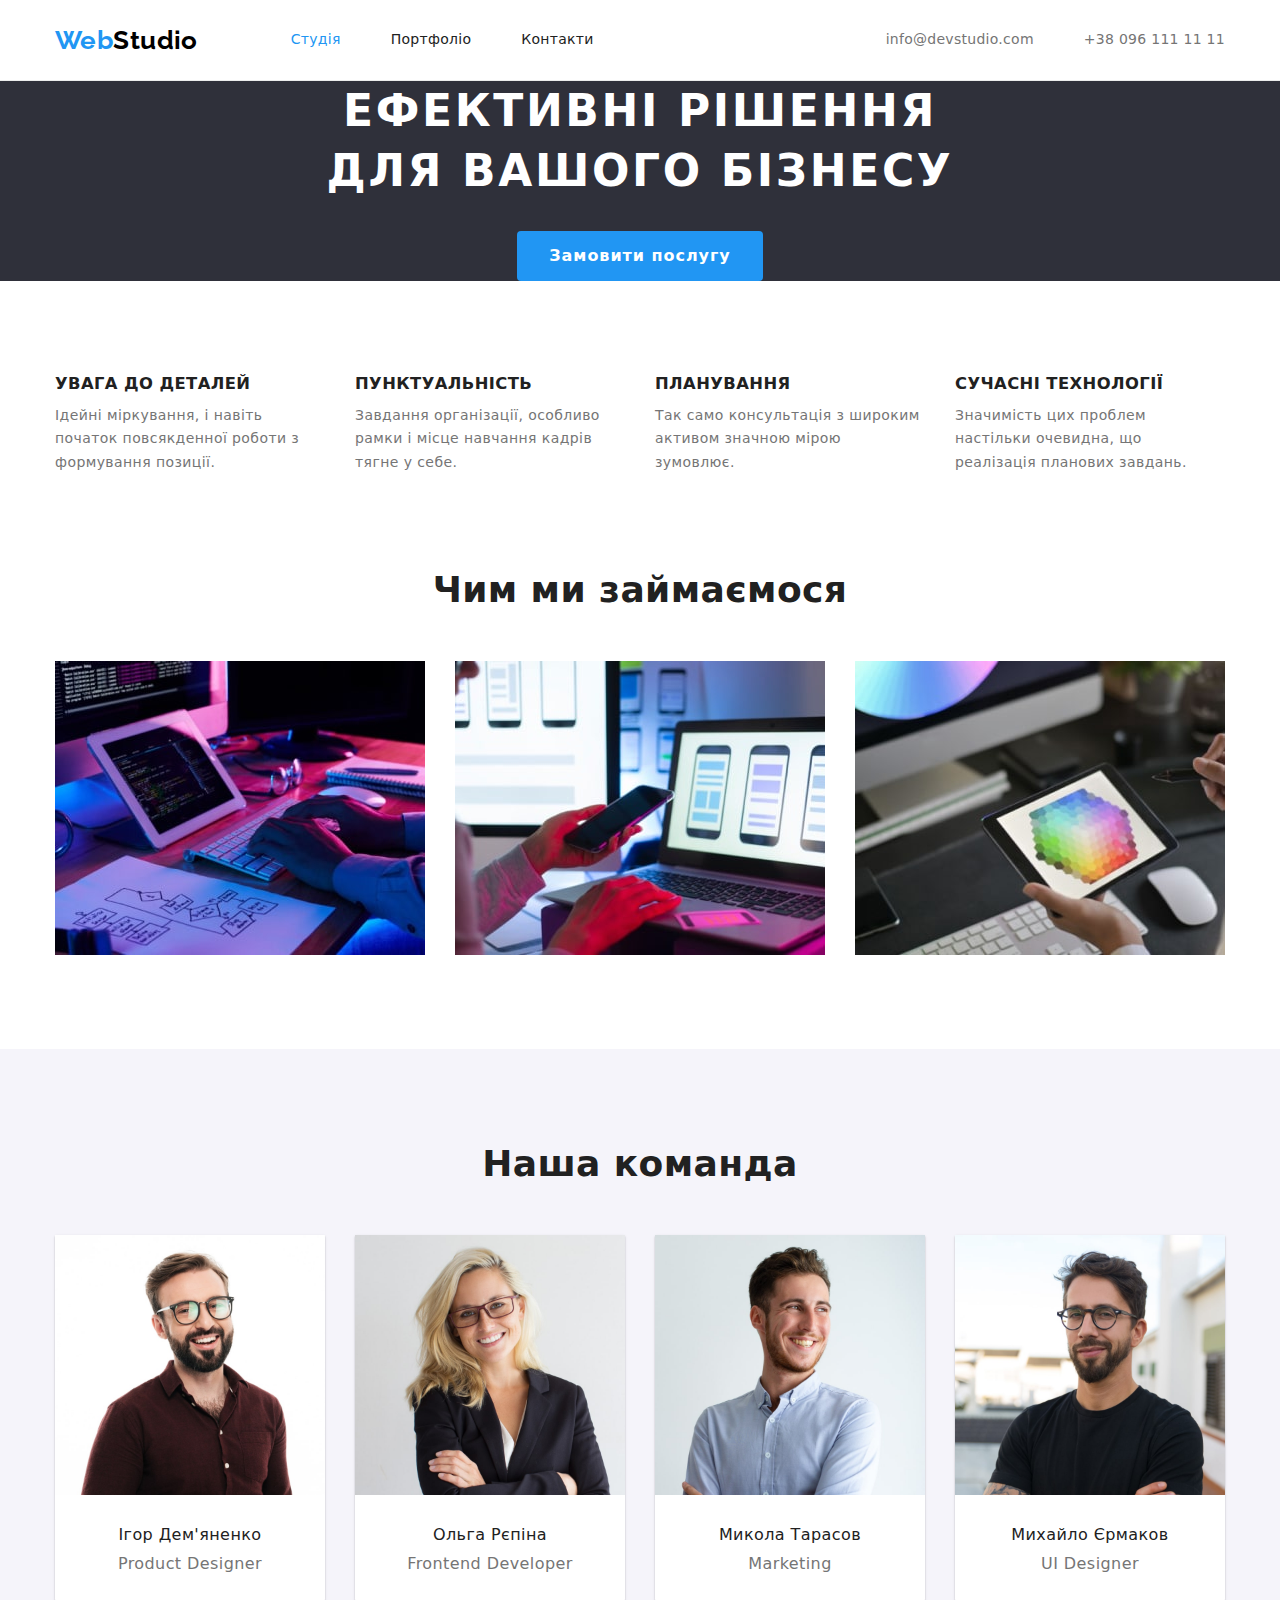
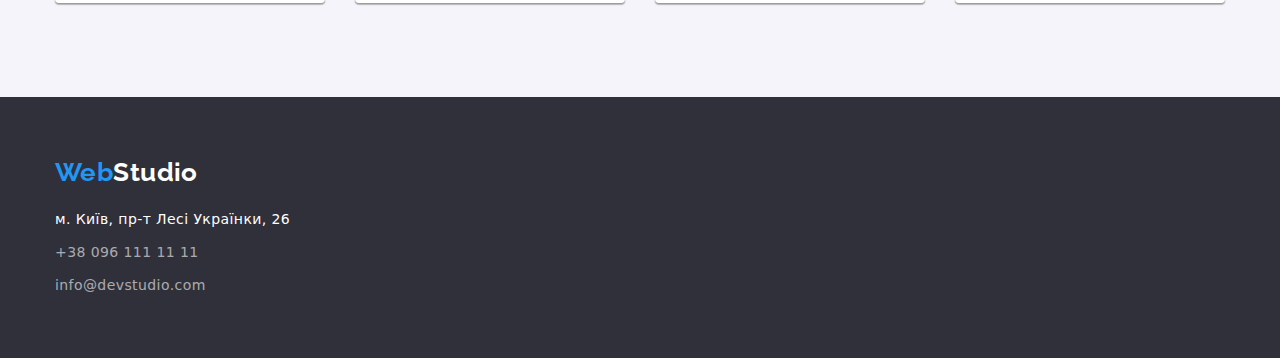
==== index.html @ f838eb52 "hm3" ====
<!DOCTYPE html>
<html lang="uk">
<head>
    <meta charset="UTF-8">
    <meta http-equiv="X-UA-Compatible" content="IE=edge">
    <meta name="viewport" content="width=device-width, initial-scale=1.0">
    <title>vs code</title>
    <link rel="preconnect" href="https://fonts.googleapis.com"> 
    <link rel="preconnect" href="https://fonts.gstatic.com" crossorigin> 
    <link href="https://fonts.googleapis.com/css2?family=Raleway:wght@700&family=Roboto:wght@400;500;700;900&display=swap" rel="stylesheet">
    <link rel="stylesheet" href="./css/styles.css">
    <link rel="stylesheet" href="https://cdnjs.cloudflare.com/ajax/libs/modern-normalize/1.1.0/modern-normalize.min.css">
</head>
<body>
    <header class="header">
        <div class="container main-nav">
            <a class="header-logo" href="./index.html">Web<span class="header-logo-in">Studio</span></a>
        <nav>
            <ul class="header-nav list">
                <li class="iteam"><a class="header-link current" href="./index.html">Студія</a></li>
                <li class="iteam"><a class="header-link" href="./portfolio.html">Портфоліо</a></li>
                <li class="iteam"><a class="header-link" href="#">Контакти</a></li>
            </ul>
        </nav>
           <ul class="contacts list">
            <li class="iteam"><a class="ul-contacts" href="mailto:info@devstudio.com">info@devstudio.com</a></li>
            <li class="iteam"><a class="ul-contacts" href="tel:+380961111111">+38 096 111 11 11</a></li>
           </ul>
        </div>
        
    </header> 

    <main>
        <section class="hero">
                <div class="container header-container">
                    <h1 class="hero-text">Ефективні рішення для вашого бізнесу</h1>
                    <button class="hero-button" type="button">Замовити послугу</button>
               </div>
        </section>
        <section class="sections">
            <div class="container">
                <h2 style="visibility: hidden; font-size: 0px">Наші переваги</h2>
                <ul class="feature-list list">
                    <li class="iteam"> <h3 class="feature-link">УВАГА ДО ДЕТАЛЕЙ</h3>
                    <p class="feature-text">Ідейні міркування, і навіть початок повсякденної роботи з формування позиції.</p></li>
                    <li class="iteam"> <h3 class="feature-link">ПУНКТУАЛЬНІСТЬ</h3> 
                    <p class="feature-text">Завдання організації, особливо рамки і місце навчання кадрів тягне у себе.</p></li>
                    <li class="iteam"> <h3 class="feature-link">ПЛАНУВАННЯ</h3> 
                    <p class="feature-text">Так само консультація з широким активом значною мірою зумовлює.</p></li>
                    <li class="iteam"> <h3 class="feature-link">СУЧАСНІ ТЕХНОЛОГІЇ</h3> 
                    <p class="feature-text">Значимість цих проблем настільки очевидна, що реалізація планових завдань.</p></li>
                </ul>
            </div>
        </section>
        <section class="work">
            <div class="container">
                <h2 class="work-title">Чим ми займаємося</h2>
                <ul class="work-nav list">
                   <li>
                       <img src="./images/compressjpeg/box1-min.jpg" width="370" height="294"  alt="">
                   </li>
                   <li> 
                       <img src="./images/compressjpeg/box2-min.jpg" width="370" height="294" alt="">
                   </li>
                   <li>
                       <img src="./images/compressjpeg/box3-min.jpg" width="370" height="294" alt="">
                   </li>
               </ul></div>
        </section>
        <section class="team">
            <div class="container container-team">
                <h2 class="team-uptitle">Наша команда</h2>
                <ul class="team-nav list">
                    <li class="team-body">
                        <img src="./images/compressjpeg/img-min.jpg" width="270" height="260" alt="Ігор Дем'яненко">
                        <h3 class="team-heros">Ігор Дем'яненко</h3>
                        <p class="team-text">Product Designer</p>
                    </li>
                    <li class="team-body">
                        <img src="./images/compressjpeg/img4-min.jpg" width="270" height="260" alt="Ольга Рєпіна">
                        <h3 class="team-heros">Ольга Рєпіна</h3>
                        <p class="team-text">Frontend Developer</p>
                    </li>
                    <li class="team-body">
                        <img src="./images/compressjpeg/img5-min.jpg" width="270" height="260"  alt="Микола Тарасов">
                        <h3 class="team-heros">Микола Тарасов</h3>
                        <p class="team-text">Marketing</p>
                    </li>
                    <li class="team-body">
                        <img src="./images/compressjpeg/img6-min.jpg" width="270" height="260" alt="Михайло Єрмаков">
                        <h3 class="team-heros">Михайло Єрмаков</h3>
                        <p class="team-text">UI Designer</p>
                    </li>
                </ul>
            </div>
        </section>
    </main>
    <footer class="footer">
        <div class="container">
            <a class="footer-logo" href="./index.html">Web<span class="header-logo-on">Studio</span></a>
            <address class="footer-adsress">
                <ul class="footer-nav list">
                <li class="footer-cards">
                    <a class="footer-card" href="https://goo.gl/maps/EN5gANRRtpkk6Nzp8" target="_blank" rel="noopener noreferrer">м. Київ, пр-т Лесі Українки, 26 </a>
                </li>
                <li class="footer-cards">
                    <a class="footer-text" href="tel:+380961111111">+38 096 111 11 11</a>
                </li>
                <li class="feature-text">
                    <a class="footer-text" href="mailto:info@devstudio.com">info@devstudio.com</a>
                </li>
                </ul>
            </address>
        </div>
    </footer>
</body>
</html>
---- css/styles.css ----
html{
    box-sizing: border-box;
    }

    /* *, 
    *::before, 
    *::after{
        box-sizing: inherit;
    } */

    /* *,
*::before,
*::after {
  box-sizing: border-box;
} */

/* Решта коду */


:root{
    --color-HexachromeBlack: #212121;
    --color-darkBlue: #2196F3;
    --color-white:#FFFFFF;
    --color-Hex:#F5F5F5;
}


body{
    font-family: 'Roboto', sans-serif;
    background-color:var(--color-white);
    color: #212121;
    letter-spacing: 0.03em;
    font-size: 14px;
    line-height: 1.71;
    margin: 0;
}
h1,
h2,
h3,
h4,
p,
ul
{
    padding: 0;
}

ul
{text-decoration: none;}


.header-nav-link{
    text-decoration: none;
}


.list{
    list-style: none;
    margin: 0;
    padding: 0;
}

.header {
    background-color: var(--color-white);
}

.footer{
    background-color: #2F303A;
}


.container{                                                   
    width: 1200px;
	padding-left: 15px;
	padding-right: 15px;
	margin: 0 auto;
}

img {
    display: block;
    max-width: 100%;
    height: auto;
  }



/*-------HEADER-----*/

.header{
     padding-top: 0;
     padding-bottom: 0;
     border-bottom:1px solid #ECECEC;
}

.main-nav{
    display: flex;
    align-items: center;
}

.header-nav{
    display: flex;
    margin-left: 93px;
}

.header-nav .iteam + .iteam{
    margin-left: 50px;
}

.contacts {
    display: flex;
    margin-left: auto;
}

.contacts .iteam + .iteam{
    margin-left: 50px;
}

.header-logo {
    display: block;
}

.header-logo,
.footer-logo{
    font-family: 'Raleway';
    font-style: normal;
    text-decoration: none;
    font-weight: 700;
    font-size: 26px;
    line-height: 1.19;
    color: var(--color-darkBlue);
}

.header-logo-in{
    color:#000000;
}

.header-logo-on{
    color: var(--color-white);
}

.header-link.current{
    color: var(--color-darkBlue);
    text-decoration: none;
}


.header-link,
.ul-contacts {  
    padding-top: 32px;
    padding-bottom: 32px;
    display: block;

    font-weight: 500;
    line-height: 1.14;
    letter-spacing: 0.02em;
    color: var(--color-HexachromeBlack);
    text-decoration: none;
}

.header-link:hover,
.header-link:focus,
.ul-contacts:hover,
.ul-contacts:focus,
.footer-text:hover,
.footer-text:focus
{
    color: var(--color-darkBlue);
}

.ul-contacts{
    font-weight: 500;
    line-height: 1.14;
    letter-spacing: 0.02em;
    color: #757575;
    text-decoration: none;
}

/*-------MAIN особливості--------*/

.hero{
    margin: auto;

    background: #2F303A;
    text-align: center;
}

.hero-text{
    width: 696px;
    height: 120px;
    left: 452px;
    top: 280px;
    margin-top: 0;
    margin-bottom: 30px;
    margin-left: auto;
    margin-right: auto;

    font-weight: 900;
    font-size: 44px;
    line-height: 1.36;
    letter-spacing: 0.06em;
    text-transform: uppercase;
    color: var(--color-white);
}

.hero-button{
    padding: 10px 32px;
    min-width: 216px;
    margin: auto;

    font-weight: 700;
    font-size: 16px;
    line-height: 1.87;
    letter-spacing: 0.06em;
    color: var(--color-white); 
    background: var(--color-darkBlue);
    border-radius: 4px; 
    cursor: pointer; 
    text-align:center;
    border: none;
}

.hero-button:hover,
.hero-button:focus{
    background:#188CE8;
}

/*------НАШІ ПЕРЕВАГИ-----*/


.sections {
    padding-top: 94px;
    padding-bottom: 0;
} 

.feature-list{
    display: flex;
    gap: 30px;
}

.feature-list .iteam{
    flex-basis: calc((100% - 90px) / 4);
}
.feature-link{
    margin-top: 0;
    margin-bottom: 10px;

    font-weight: 700;
    line-height: 1.14;
    text-transform: uppercase;
    color: var(--color-HexachromeBlack);
}


.feature-text{
    margin-top: 0;
    margin-bottom: 0;

    font-size: 14px;
    line-height: 1.71;
    letter-spacing: 0.03em;
    color: #757575;
}

.feature-list.list{
    min-width: 270px;
}


/*------чим ми займаємося-----*/


.work{
    padding-top: 94px;
    padding-bottom: 94px;
}

.work-title{
    margin-top: 0;
    margin-bottom: 50px;

    font-weight: 700;
    font-size: 36px;
    line-height: 1.16;
    color: var(--color-HexachromeBlack);
    text-align: center;
}

.work-nav{
    display: flex;
    gap: 30px;
}

/*-----НАША КОМАНДА------*/

.team{
    background: #F5F4FA;
    padding-top: 94px;
    padding-bottom: 94px;

}
.team-nav{
    background: #F5F4FA;
    gap: 30px;
    display: flex;
}

.team-nav.team-body{
    flex-basis: calc((100% - 90px) / 4);
}

.team-uptitle{
    margin-top: 0;
    margin-bottom: 50px;

    font-weight: 700;
    font-size: 36px;
    line-height: 42px;
    color: var(--color-HexachromeBlack);
    text-align: center;
}         

.team-heros{
    margin-top: 30px;
    margin-bottom: 10px;
    font-weight: 500;
    font-size: 16px;
    line-height: 1.1875;
    color: var(--color-HexachromeBlack);
    text-align: center;
}
.team-text{
    margin-top: 0;
    margin-bottom: 30px;
    font-size: 16px;
    line-height: 1.1875;
    color: #757575;
    text-align: center;
}

.team-body{
    background: #FFFFFF;
    box-shadow: 0px 1px 3px rgba(0, 0, 0, 0.12), 0px 1px 1px rgba(0, 0, 0, 0.14), 0px 2px 1px rgba(0, 0, 0, 0.2);
    border-radius: 0px 0px 4px 4px;
    /* width: 270px; */
}




/* .container.container-team{
    margin-top: 94px;
    padding-top: 0;
    padding-bottom: 94px;
} */

/*-----footer-------*/


.footer{
    padding-top: 60px;
    padding-bottom: 60px;
}

.footer-logo{
    display: block;
    margin-bottom: 20px;
}
 
.footer-adsress{
    margin-top: 20px;
    margin-bottom: 0;
}

.footer-adsress > 
.footer-nav >
.footer-cards{
    margin-bottom: 9px;
}
 
.footer-adsress{
    font-style: normal;
}

.footer-card{
    color: var(--color-white);
    text-decoration: none;
    
}

.footer-text{
    color: rgba(255, 255, 255, 0.6);
    text-decoration: none;
}

.feature-text > .footer-text{
    margin-bottom: 0;
}


               /*------PORTFOLIO-------*/

/*---filter---*/


.program{
    background: #FFFFFF;
    padding-bottom: 94px;
    padding-top: 94px;

}



.button{
    font-weight: 500;
    font-size: 16px;
    line-height: 1.62;
    cursor: pointer;
}

.button-tipe{
    padding: 6px 22px;
    flex-wrap: wrap;

    border-radius: 4px;
    border:none;
    background: #F5F4FA;
    text-align: center;
    cursor: pointer;
}

.button.list{
    display: flex;
    align-items: center;
    justify-content: center;
}

.button.list .item + .item{
    margin-left: 8px;
}

.button-tipe.in{
    padding: 6px 25px;
}


.button-tipe:hover,
.button-tipe:focus{
    color: var(--color-white);
    background-color: var(--color-darkBlue);
}

/*-----заголовки------*/


.portfolio-program{
   /* width: calc((100% - 60px)/3);
    margin-right: 30px; */
}

.program-uptitle{
    padding-top: 35px;
    display: flex;
    flex-wrap: wrap;
    gap: 30px;
    justify-content: center;

}

.program-list{
    margin-top: 0;
    margin-bottom: 4px;


    font-weight: 700;
    font-size: 18px;
    line-height: 2;
    letter-spacing: 0.06em;
    color: var(--color-HexachromeBlack);
    text-decoration: none;
}
.program-text{
    margin-top: 0;
    margin-bottom: 0;

    font-size: 16px;
    line-height: 1.875;
    color: #757575;
    letter-spacing: 0.03em;
}
.program-link{
    text-decoration: none;
}

.border{
    width: 320px;
    border: 1px solid #EEEEEE;
    padding: 20px 24px;
    border-top: 0;
}
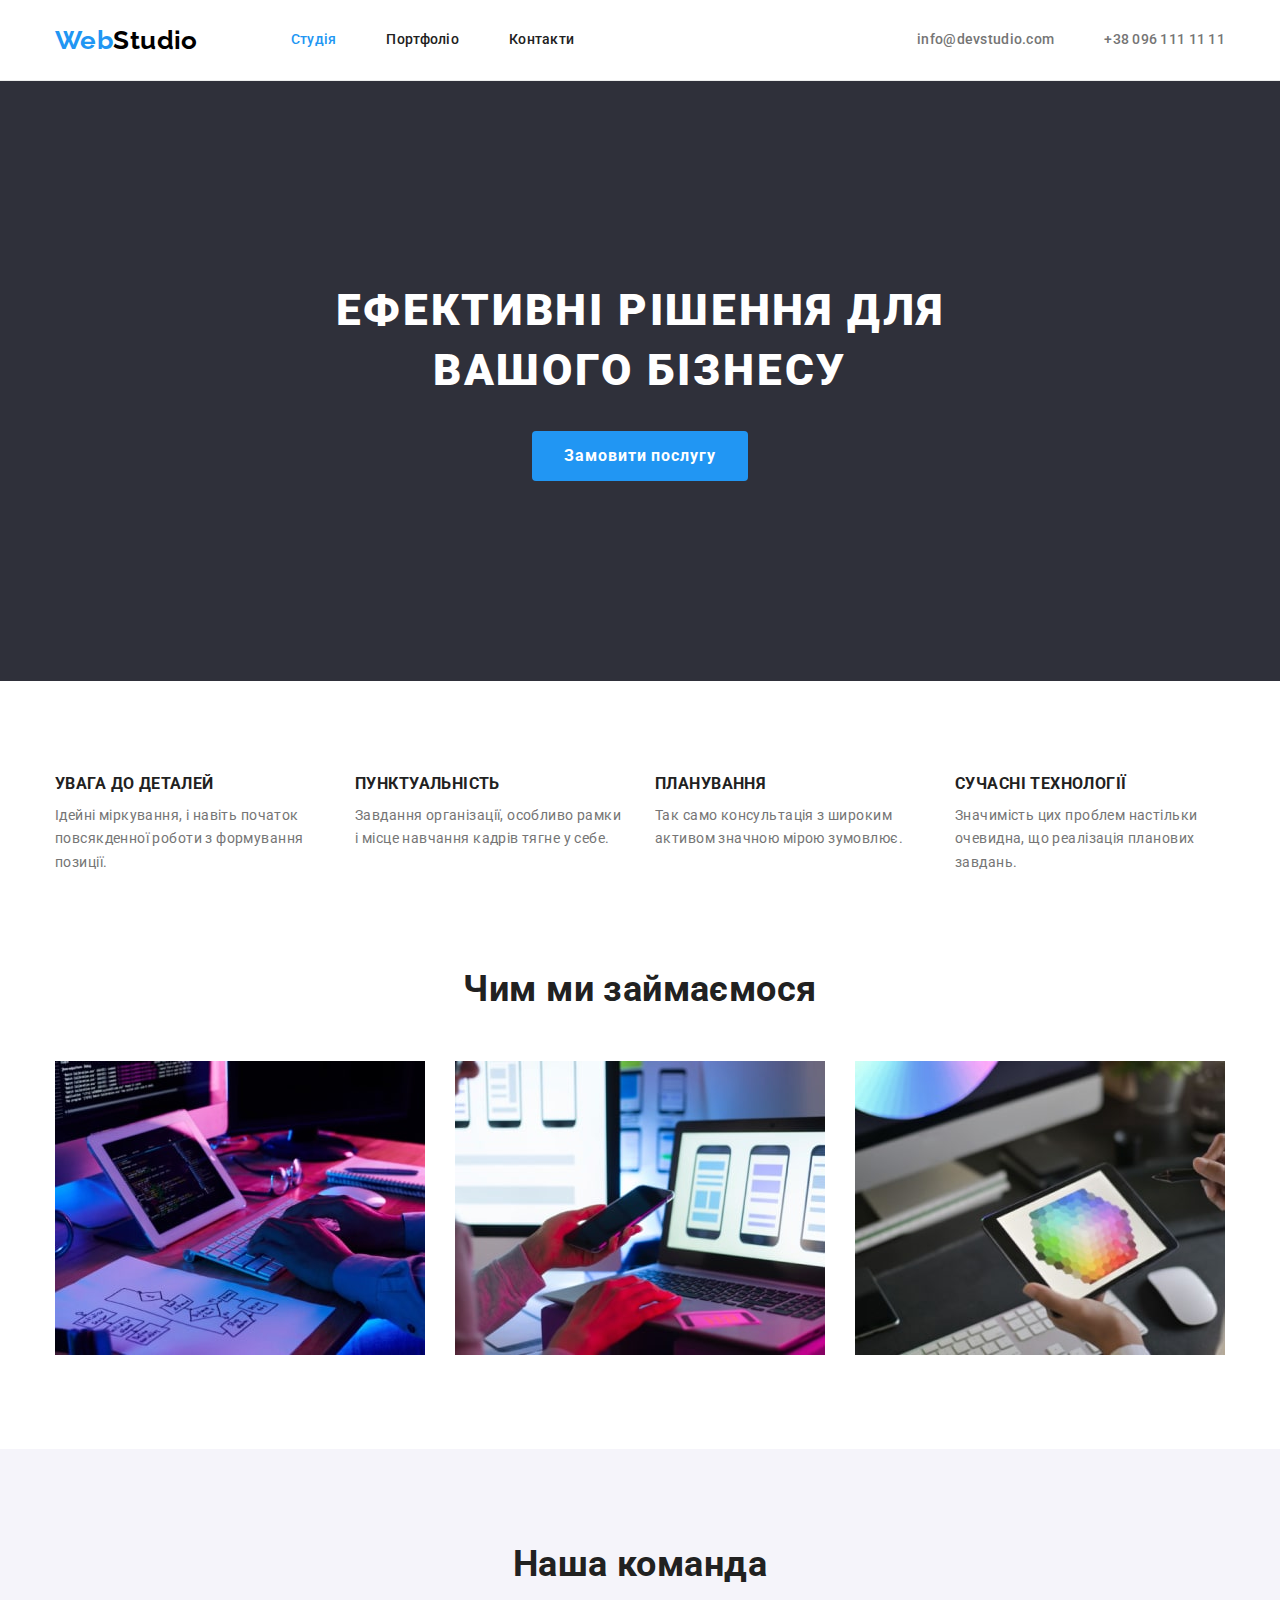
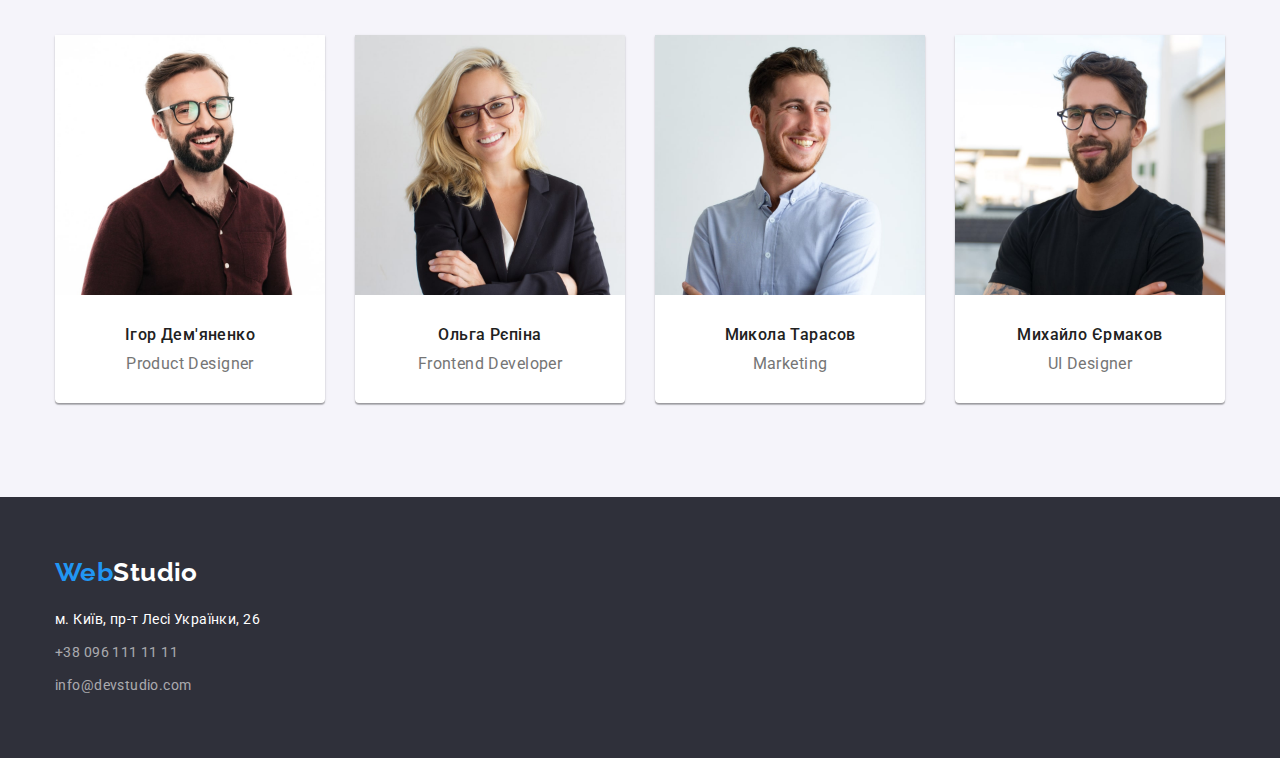
==== commit d1ca539c: "hm3" ====
--- a/index.html
+++ b/index.html
@@ -8,8 +8,8 @@
     <link rel="preconnect" href="https://fonts.googleapis.com"> 
     <link rel="preconnect" href="https://fonts.gstatic.com" crossorigin> 
     <link href="https://fonts.googleapis.com/css2?family=Raleway:wght@700&family=Roboto:wght@400;500;700;900&display=swap" rel="stylesheet">
+    <link rel="stylesheet" href="https://cdnjs.cloudflare.com/ajax/libs/modern-normalize/1.1.0/modern-normalize.min.css">
     <link rel="stylesheet" href="./css/styles.css">
-    <link rel="stylesheet" href="https://cdnjs.cloudflare.com/ajax/libs/modern-normalize/1.1.0/modern-normalize.min.css">
 </head>
 <body>
     <header class="header">
--- a/css/styles.css
+++ b/css/styles.css
@@ -2,19 +2,7 @@
     box-sizing: border-box;
     }
 
-    /* *, 
-    *::before, 
-    *::after{
-        box-sizing: inherit;
-    } */
-
-    /* *,
-*::before,
-*::after {
-  box-sizing: border-box;
-} */
-
-/* Решта коду */
+    
 
 
 :root{
@@ -38,26 +26,28 @@
 h2,
 h3,
 h4,
-p,
+p,{
+    margin: 0;
+}
+
 ul
-{
-    padding: 0;
-}
-
-ul
-{text-decoration: none;}
-
-
-.header-nav-link{
-    text-decoration: none;
-}
-
-
-.list{
+{text-decoration: none;
     list-style: none;
     margin: 0;
     padding: 0;
 }
+
+
+.header-nav-link{
+    text-decoration: none;
+}
+
+
+/* .list{
+    list-style: none;
+    margin: 0;
+    padding: 0;
+} */
 
 .header {
     background-color: var(--color-white);
@@ -178,6 +168,7 @@
 
 .hero{
     margin: auto;
+    padding: 200px 0;
 
     background: #2F303A;
     text-align: center;
@@ -417,6 +408,7 @@
     cursor: pointer;
 }
 
+
 .button-tipe{
     padding: 6px 22px;
     flex-wrap: wrap;
@@ -426,7 +418,12 @@
     background: #F5F4FA;
     text-align: center;
     cursor: pointer;
-}
+    font-weight: 500;
+    letter-spacing: 0.03em;
+    color: #212121;
+
+}
+
 
 .button.list{
     display: flex;
@@ -439,8 +436,8 @@
 }
 
 .button-tipe.in{
-    padding: 6px 25px;
-}
+    padding: 6px 25px;}
+
 
 
 .button-tipe:hover,
@@ -458,7 +455,7 @@
 }
 
 .program-uptitle{
-    padding-top: 35px;
+    margin-top: 35px;
     display: flex;
     flex-wrap: wrap;
     gap: 30px;
@@ -467,7 +464,6 @@
 }
 
 .program-list{
-    margin-top: 0;
     margin-bottom: 4px;
 
 
@@ -478,21 +474,24 @@
     color: var(--color-HexachromeBlack);
     text-decoration: none;
 }
+
 .program-text{
-    margin-top: 0;
+    /* margin-top: 0; */
     margin-bottom: 0;
 
+    font-weight: 400;
     font-size: 16px;
     line-height: 1.875;
     color: #757575;
     letter-spacing: 0.03em;
 }
+
 .program-link{
     text-decoration: none;
 }
 
 .border{
-    width: 320px;
+    width: 370px;
     border: 1px solid #EEEEEE;
     padding: 20px 24px;
     border-top: 0;
